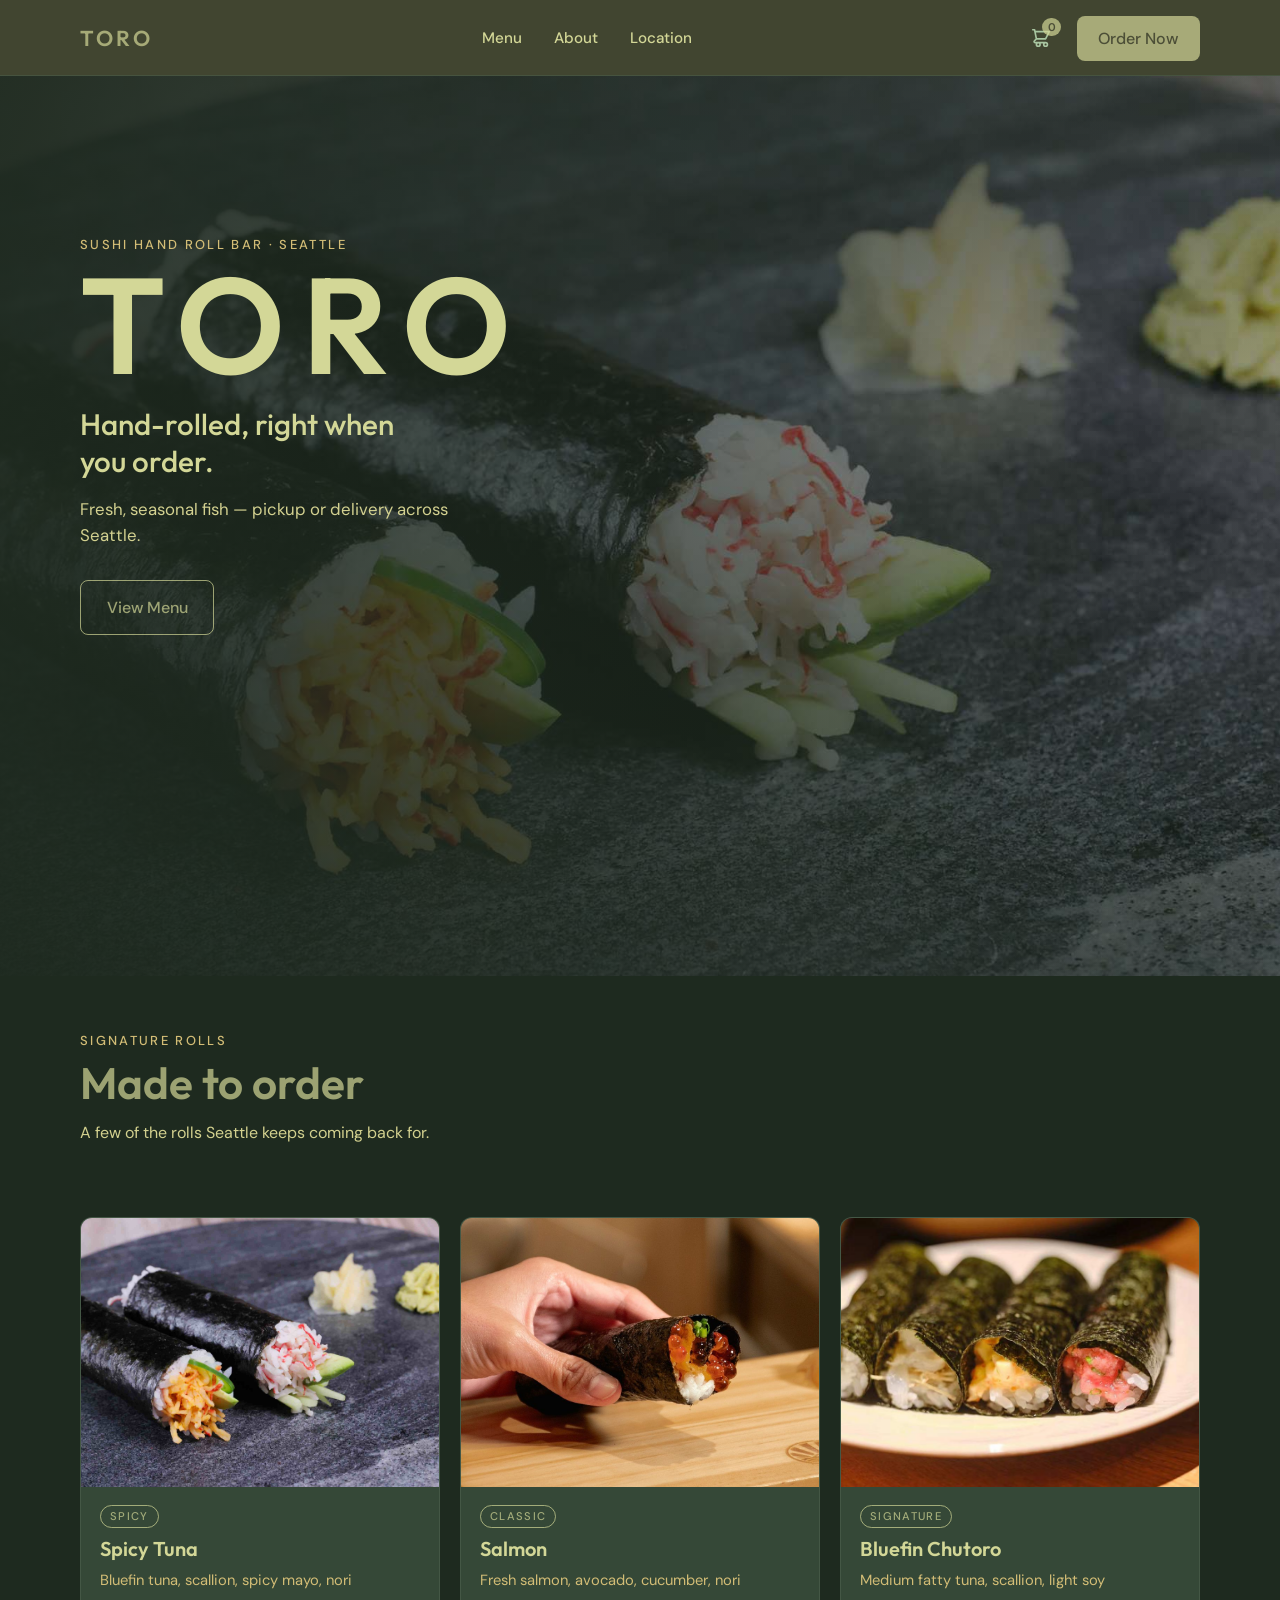
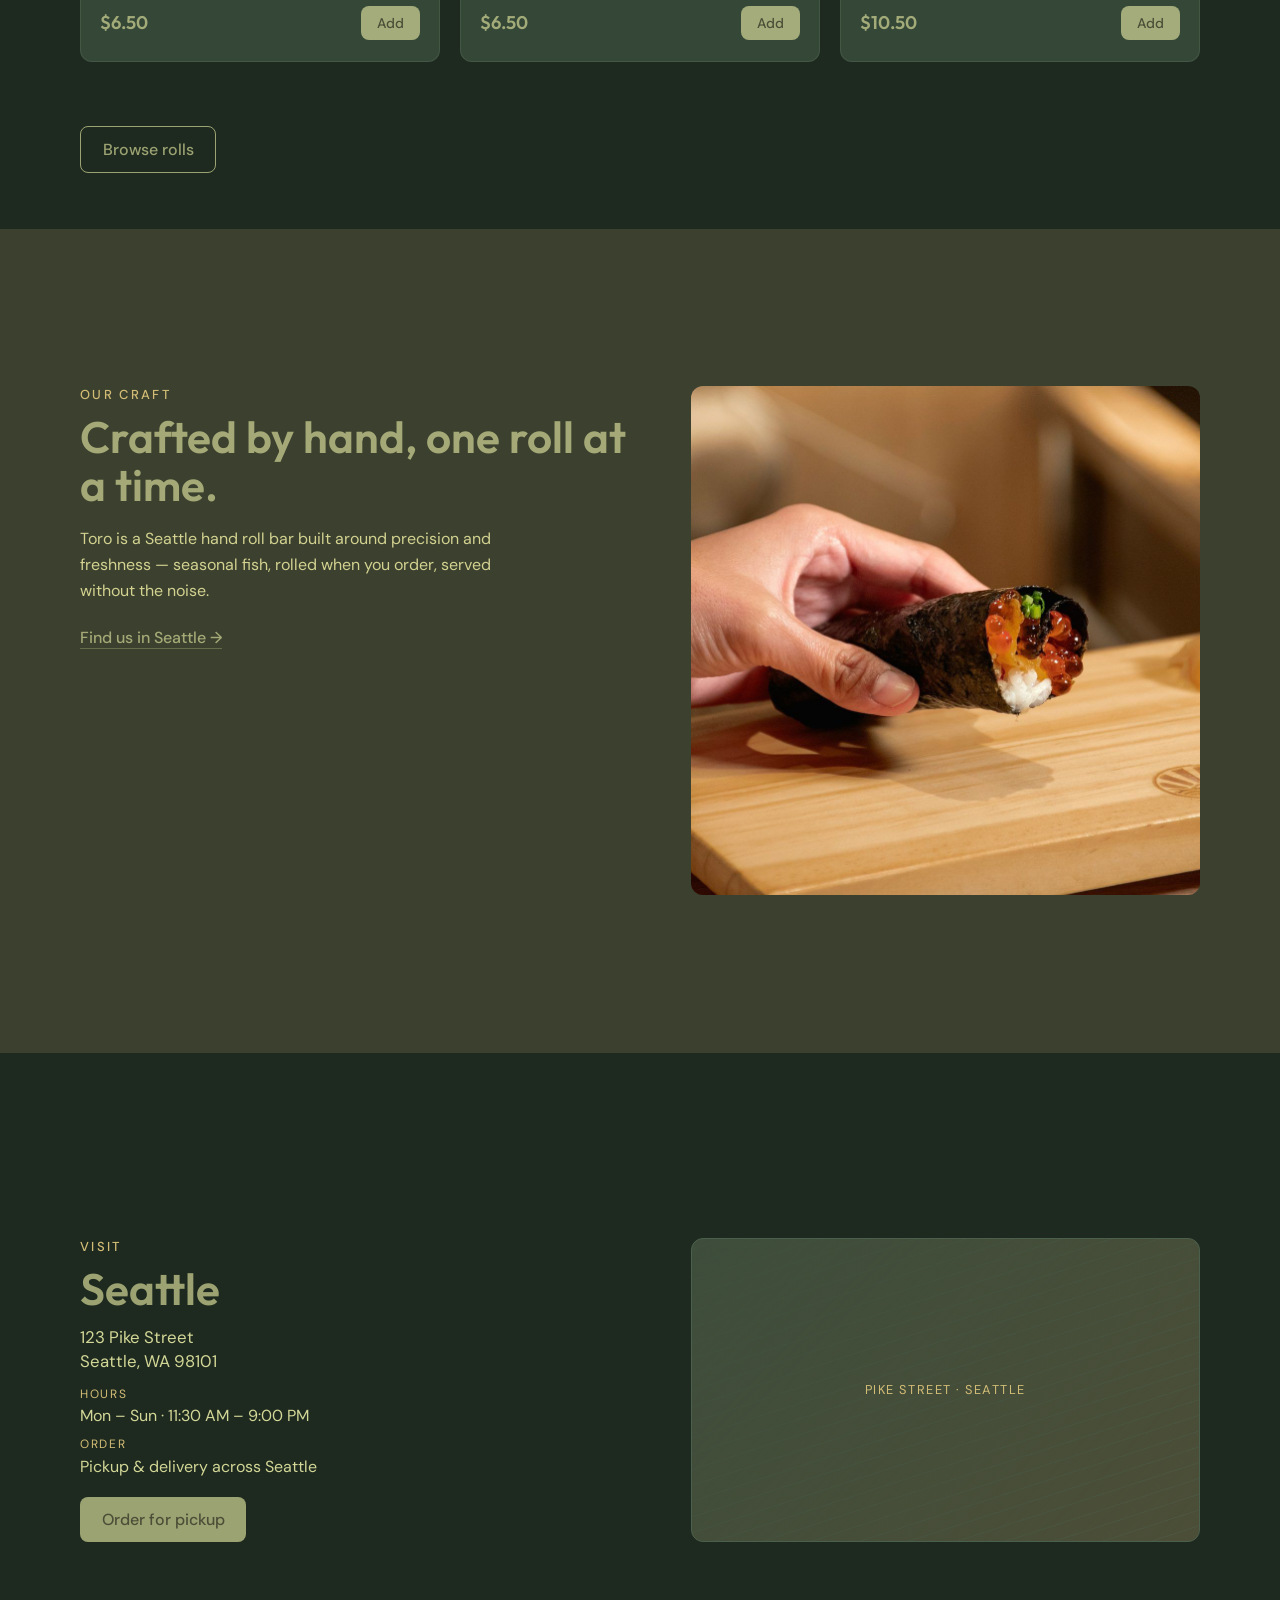
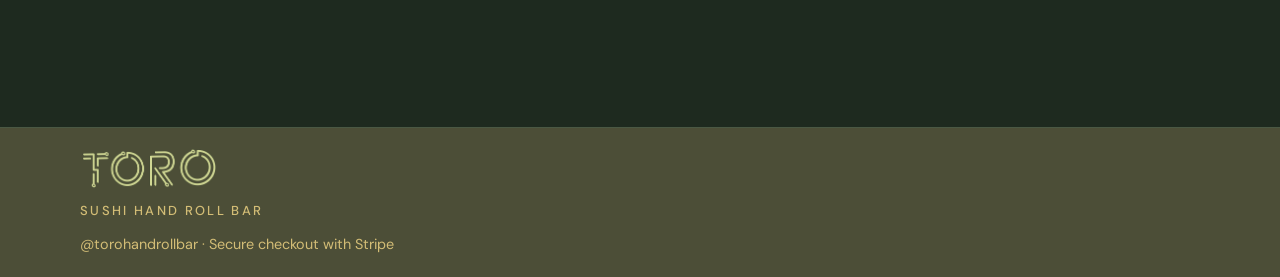
==== index.html @ 96103cd7 "Add foundational files for Toro project, including color palette documentation, local server setup i" ====
<!DOCTYPE html>
<html lang="en">
  <head>
    <meta charset="UTF-8" />
    <meta name="viewport" content="width=device-width, initial-scale=1.0" />
    <title>Toro — Sushi Hand Roll Bar · Seattle</title>
    <meta
      name="description"
      content="Fresh, seasonal fish hand-rolled to order. Pickup or delivery across Seattle."
    />
    <link rel="preconnect" href="https://fonts.googleapis.com" />
    <link rel="preconnect" href="https://fonts.gstatic.com" crossorigin />
    <link
      href="https://fonts.googleapis.com/css2?family=DM+Sans:ital,opsz,wght@0,9..40,400;0,9..40,500;0,9..40,600;1,9..40,400&family=Outfit:wght@500;600;700&display=swap"
      rel="stylesheet"
    />
    <link rel="stylesheet" href="./styles.css" />
  </head>
  <body id="top">
    <a class="skip-link" href="#main">Skip to content</a>

    <header class="site-header">
      <div class="shell header-inner">
        <a class="wordmark" href="#top" aria-label="Toro home">TORO</a>
        <nav class="nav-links" aria-label="Primary">
          <a href="#menu">Menu</a>
          <a href="#about">About</a>
          <a href="#location">Location</a>
        </nav>
        <div class="nav-actions">
          <button
            class="cart-btn"
            type="button"
            data-cart-toggle
            aria-expanded="false"
            aria-controls="cart-drawer"
            aria-label="Cart, 0 items"
          >
            <img src="./assets/icons/cart.svg" alt="" width="22" height="22" />
            <span class="cart-count" data-cart-count>0</span>
          </button>
          <a class="btn btn-primary" href="#menu">Order Now</a>
        </div>
        <div class="header-tools">
          <button
            class="cart-btn cart-btn--mobile"
            type="button"
            data-cart-toggle
            data-mobile-cart
            aria-expanded="false"
            aria-controls="cart-drawer"
            aria-label="Cart, 0 items"
            hidden
          >
            <img src="./assets/icons/cart.svg" alt="" width="22" height="22" />
            <span class="cart-count" data-cart-count>0</span>
          </button>
          <button
            class="menu-toggle"
            type="button"
            aria-label="Open menu"
            aria-expanded="false"
            aria-controls="mobile-nav"
          >
            <span class="hamburger" aria-hidden="true">
              <span></span>
              <span></span>
              <span></span>
            </span>
          </button>
        </div>
      </div>
      <nav id="mobile-nav" class="header-panel mobile-nav" hidden>
        <a href="#menu">Menu</a>
        <a href="#about">About</a>
        <a href="#location">Location</a>
        <button class="header-panel-link" type="button" data-open-cart>Cart</button>
        <a class="btn btn-primary" href="#menu">Order Now</a>
      </nav>
      <div id="cart-drawer" class="header-panel cart-drawer" hidden>
        <div class="cart-drawer-header">
          <p class="cart-drawer-title">Order</p>
          <button
            class="cart-drawer-edit"
            type="button"
            data-cart-edit
            aria-pressed="false"
            hidden
          >
            Edit
          </button>
        </div>
        <div data-cart-drawer-body></div>
      </div>
    </header>

    <main id="main">
      <section class="hero" aria-label="Hero">
        <div class="hero-media" aria-hidden="true">
          <img
            src="./assets/img/roll-1.jpg"
            alt=""
            class="hero-image"
            fetchpriority="high"
          />
          <div class="hero-veil"></div>
        </div>
        <div class="shell hero-panel">
          <div class="hero-content">
            <p class="eyebrow animate-in">Sushi Hand Roll Bar · Seattle</p>
            <h1 class="brand-hero animate-in delay-1">TORO</h1>
            <p class="hero-line animate-in delay-2">Hand-rolled, right when you order.</p>
            <p class="hero-support animate-in delay-3">
              Fresh, seasonal fish — pickup or delivery across Seattle.
            </p>
            <div class="hero-ctas animate-in delay-4">
              <a class="btn btn-secondary btn-lg" href="#menu">View Menu</a>
            </div>
          </div>
        </div>
      </section>

      <section class="featured panel-section" id="menu" aria-labelledby="featured-title">
        <div class="shell">
          <div class="section-head">
            <p class="eyebrow">Signature rolls</p>
            <h2 id="featured-title">Made to order</h2>
            <p class="section-support">A few of the rolls Seattle keeps coming back for.</p>
          </div>
          <div class="product-grid">
            <article class="product">
              <div class="product-media">
                <img src="./assets/img/roll-1.jpg" alt="Spicy tuna hand-rolled sushi tube" />
              </div>
              <div class="product-body">
                <span class="tag">Spicy</span>
                <h3>Spicy Tuna</h3>
                <p>Bluefin tuna, scallion, spicy mayo, nori</p>
                <div class="product-foot">
                  <span class="price">$6.50</span>
                  <button class="btn btn-primary btn-sm" type="button" data-add="spicy-tuna">
                    Add
                  </button>
                </div>
              </div>
            </article>
            <article class="product">
              <div class="product-media">
                <img src="./assets/img/roll-2.jpg" alt="Salmon hand-rolled sushi tube" />
              </div>
              <div class="product-body">
                <span class="tag">Classic</span>
                <h3>Salmon</h3>
                <p>Fresh salmon, avocado, cucumber, nori</p>
                <div class="product-foot">
                  <span class="price">$6.50</span>
                  <button class="btn btn-primary btn-sm" type="button" data-add="salmon">
                    Add
                  </button>
                </div>
              </div>
            </article>
            <article class="product">
              <div class="product-media">
                <img src="./assets/img/roll-3.jpg" alt="Bluefin chutoro hand-rolled sushi tube" />
              </div>
              <div class="product-body">
                <span class="tag">Signature</span>
                <h3>Bluefin Chutoro</h3>
                <p>Medium fatty tuna, scallion, light soy</p>
                <div class="product-foot">
                  <span class="price">$10.50</span>
                  <button class="btn btn-primary btn-sm" type="button" data-add="chutoro">
                    Add
                  </button>
                </div>
              </div>
            </article>
          </div>
          <div class="section-cta">
            <a class="btn btn-secondary" href="#menu">Browse rolls</a>
          </div>
        </div>
      </section>

      <section class="about panel-section" id="about" aria-labelledby="about-title">
        <div class="shell about-grid">
          <div class="about-copy">
            <p class="eyebrow">Our craft</p>
            <h2 id="about-title">Crafted by hand, one roll at a time.</h2>
            <p>
              Toro is a Seattle hand roll bar built around precision and freshness —
              seasonal fish, rolled when you order, served without the noise.
            </p>
            <a class="text-link" href="#location">Find us in Seattle →</a>
          </div>
          <div class="about-visual">
            <img src="./assets/img/roll-2.jpg" alt="Hand-rolled salmon sushi tube with avocado and cucumber" />
          </div>
        </div>
      </section>

      <div class="visit-screen" id="location">
        <section class="location panel-section" aria-labelledby="location-title">
          <div class="shell location-grid">
            <div>
              <p class="eyebrow">Visit</p>
              <h2 id="location-title">Seattle</h2>
              <p class="address">123 Pike Street<br />Seattle, WA 98101</p>
              <dl class="hours">
                <div>
                  <dt>Hours</dt>
                  <dd>Mon – Sun · 11:30 AM – 9:00 PM</dd>
                </div>
                <div>
                  <dt>Order</dt>
                  <dd>Pickup &amp; delivery across Seattle</dd>
                </div>
              </dl>
              <a class="btn btn-primary" href="#menu">Order for pickup</a>
            </div>
            <div class="map-panel" role="img" aria-label="Map placeholder for Seattle location">
              <p>Pike Street · Seattle</p>
            </div>
          </div>
        </section>

        <footer class="site-footer">
          <div class="shell footer-inner">
            <div class="footer-brand">
              <a class="footer-logo" href="#top" aria-label="Toro home">
                <img
                  src="./assets/img/logo_toro_small.png"
                  alt="TORO"
                  width="168"
                  height="48"
                />
              </a>
              <p class="eyebrow">Sushi Hand Roll Bar</p>
            </div>
            <!-- <nav class="footer-nav" aria-label="Footer">
              <a href="#menu">Menu</a>
              <a href="#about">About</a>
              <a href="#location">Location</a>
              <a href="./cart.html">Cart</a>
            </nav> -->
            <p class="footer-meta">@torohandrollbar · Secure checkout with Stripe</p>
          </div>
        </footer>
      </div>
    </main>

    <div class="toast" role="status" aria-live="polite" hidden></div>
    <script src="./app.js"></script>
  </body>
</html>
---- styles.css ----
:root {
  --bg-primary: #1e2a1f;
  --bg-secondary: #4c4e37;
  --surface: #3a4d3c;
  --accent: #d3d797b2;
  --accent-hover: #b8d5b0;
  --text-primary: #d3d797;
  --text-muted: #d3bd76;
  --border: #4a5f4c;
  --line: #d3d797;
  --error: #e57373;
  --success: #81c784;
  --radius: 8px;
  --radius-lg: 12px;
  --shell: min(1120px, calc(100% - 3rem));
  --header-h: 4.75rem;
  --hero-pad-top: 10rem;
  --font-display: "Outfit", sans-serif;
  --font-body: "DM Sans", sans-serif;
}

*,
*::before,
*::after {
  box-sizing: border-box;
}

html {
  scroll-behavior: smooth;
}

body {
  margin: 0;
  min-height: 100vh;
  font-family: var(--font-body);
  color: var(--text-primary);
  background: var(--bg-primary);
    /* radial-gradient(
      ellipse 80% 50% at 70% 0%,
      color-mix(in srgb, var(--accent) 12%, transparent),
      transparent 55%
    ),
    linear-gradient(180deg, var(--bg-secondary) 0%, var(--bg-primary) 15%, var(--bg-primary) 100%); */
  background-attachment: fixed;
}

img {
  display: block;
  max-width: 100%;
}

a {
  color: inherit;
  text-decoration: none;
}

button {
  font: inherit;
  cursor: pointer;
  border: 0;
  background: none;
}

.skip-link {
  position: absolute;
  left: -999px;
  top: 0;
  background: var(--accent);
  color: var(--bg-secondary);
  padding: 0.75rem 1rem;
  z-index: 100;
}

.skip-link:focus {
  left: 1rem;
  top: 1rem;
}

.shell {
  width: var(--shell);
  margin-inline: auto;
}

.eyebrow {
  margin: 0;
  font-size: 0.8125rem;
  font-weight: 500;
  letter-spacing: 0.18em;
  text-transform: uppercase;
  color: var(--text-muted);
}

.wordmark {
  font-family: var(--font-display);
  font-weight: 600;
  letter-spacing: 0.14em;
  color: var(--accent);
}

/* Header */
.site-header {
  position: sticky;
  top: 0;
  z-index: 40;
  height: var(--header-h);
  backdrop-filter: blur(14px);
  -webkit-backdrop-filter: blur(14px);
  background: color-mix(in srgb, var(--bg-secondary) 78%, transparent);
  border-bottom: 1px solid color-mix(in srgb, var(--border) 55%, transparent);
}

.header-inner {
  display: flex;
  align-items: center;
  justify-content: space-between;
  gap: 1.5rem;
  min-height: var(--header-h);
  height: var(--header-h);
  padding: 0;
  box-sizing: border-box;
}

.header-inner .wordmark {
  font-size: 1.35rem;
}

.nav-links {
  display: none;
  gap: 2rem;
}

.nav-links a {
  font-size: 0.95rem;
  font-weight: 500;
  color: var(--text-primary);
  transition: color 160ms ease;
}

.nav-links a:hover {
  color: var(--accent-hover);
}

.nav-actions {
  display: none;
  align-items: center;
  gap: 1rem;
}

.header-tools {
  display: flex;
  align-items: center;
  gap: 0.35rem;
  margin-left: auto;
}

.cart-btn {
  position: relative;
  display: grid;
  place-items: center;
  width: 2.5rem;
  height: 2.5rem;
}

.cart-btn--mobile[hidden] {
  display: none;
}

.cart-count {
  position: absolute;
  top: 0;
  right: 0;
  min-width: 1.15rem;
  height: 1.15rem;
  padding: 0 0.25rem;
  border-radius: 999px;
  background: var(--accent);
  color: var(--bg-secondary);
  font-size: 0.7rem;
  font-weight: 600;
  display: grid;
  place-items: center;
}

.menu-toggle {
  display: grid;
  place-items: center;
  width: 2.5rem;
  height: 2.5rem;
  color: var(--accent);
  border-radius: var(--radius);
}

.menu-toggle:hover {
  color: var(--accent-hover);
}

.hamburger {
  display: grid;
  gap: 5px;
  width: 1.25rem;
}

.hamburger span {
  display: block;
  height: 2px;
  width: 100%;
  background: currentColor;
  border-radius: 1px;
  transition: transform 180ms ease, opacity 180ms ease;
  transform-origin: center;
}

.menu-toggle[aria-expanded="true"] .hamburger span:nth-child(1) {
  transform: translateY(7px) rotate(45deg);
}

.menu-toggle[aria-expanded="true"] .hamburger span:nth-child(2) {
  opacity: 0;
}

.menu-toggle[aria-expanded="true"] .hamburger span:nth-child(3) {
  transform: translateY(-7px) rotate(-45deg);
}

.mobile-nav {
  display: grid;
  gap: 0.25rem;
}

.header-panel {
  position: absolute;
  top: 100%;
  left: 0;
  right: 0;
  z-index: 41;
  padding: 0.5rem 1.5rem 1.25rem;
  background: var(--bg-secondary);
  border-bottom: 1px solid color-mix(in srgb, var(--border) 55%, transparent);
  box-shadow: 0 16px 40px rgba(0, 0, 0, 0.28);
}

.header-panel[hidden] {
  display: none;
}

.mobile-nav a,
.mobile-nav button.header-panel-link {
  display: block;
  width: 100%;
  font-weight: 500;
  padding: 0.75rem 0;
  border-bottom: 1px solid color-mix(in srgb, var(--border) 40%, transparent);
  color: inherit;
  text-align: left;
}

.mobile-nav a.btn {
  border-bottom: 0;
  margin-top: 0.5rem;
  text-align: center;
}

.cart-drawer {
  display: grid;
  gap: 0.75rem;
}

.cart-drawer-header {
  display: flex;
  align-items: center;
  justify-content: space-between;
  gap: 1rem;
}

.cart-drawer-title {
  margin: 0.25rem 0 0.15rem;
  font-family: var(--font-display);
  font-size: 1.15rem;
  font-weight: 600;
  color: var(--accent);
}

.cart-drawer-edit {
  margin: 0;
  padding: 0.2rem 0.15rem;
  border: 0;
  background: none;
  color: var(--accent);
  font: inherit;
  font-size: 0.9rem;
  font-weight: 500;
  cursor: pointer;
  /* text-decoration: underline; */
  text-underline-offset: 0.18em;
}

.cart-drawer-edit:hover,
.cart-drawer-edit:focus-visible {
  color: var(--accent-hover);
}

.cart-drawer-edit[hidden] {
  display: none;
}

.cart-page-hero .cart-drawer-header {
  align-items: flex-end;
}

.cart-page-hero .cart-drawer-header h1 {
  margin: 0.5rem 0 0;
}

.cart-drawer-line {
  display: flex;
  align-items: center;
  gap: 0.65rem;
  padding: 0.65rem 0;
  border-bottom: 1px solid color-mix(in srgb, var(--line) 40%, transparent);
  font-weight: 500;
}

.cart-drawer-line-main {
  display: flex;
  flex: 1 1 auto;
  justify-content: space-between;
  align-items: baseline;
  gap: 1rem;
  min-width: 0;
}

.cart-drawer-remove {
  flex: 0 0 auto;
  display: none;
  align-items: center;
  justify-content: center;
  width: 1.75rem;
  height: 1.75rem;
  margin: 0;
  padding: 0;
  border: 0;
  border-radius: var(--radius);
  background: color-mix(in srgb, var(--error) 14%, transparent);
  color: var(--error);
  cursor: pointer;
  line-height: 0;
}

.cart-drawer.is-editing .cart-drawer-remove,
[data-cart-page].is-editing .cart-drawer-remove {
  display: inline-flex;
}

.cart-drawer-remove img {
  display: block;
  width: 1rem;
  height: 1rem;
}

.cart-drawer-remove:hover,
.cart-drawer-remove:focus-visible {
  background: color-mix(in srgb, var(--error) 28%, transparent);
}

.cart-drawer-empty {
  margin: 0.35rem 0 0;
  color: color-mix(in srgb, var(--text-primary) 80%, var(--text-muted));
}

.cart-drawer-total {
  display: flex;
  justify-content: space-between;
  align-items: baseline;
  gap: 1rem;
  margin: 0.35rem 0 0;
  padding-top: 0.85rem;
  border-top: 1px solid color-mix(in srgb, var(--line) 70%, transparent);
  font-family: var(--font-display);
  font-size: 1.25rem;
  font-weight: 600;
  color: var(--accent);
  text-align: right;
}

.cart-drawer-note {
  margin: 0;
  color: var(--text-muted);
  font-size: 0.9rem;
}

.cart-drawer .btn {
  margin-top: 0.25rem;
  width: 100%;
}

/* Buttons */
.btn {
  display: inline-flex;
  align-items: center;
  justify-content: center;
  gap: 0.5rem;
  padding: 0.75rem 1.35rem;
  border-radius: var(--radius);
  font-weight: 500;
  transition: background 160ms ease, color 160ms ease, border-color 160ms ease, transform 160ms ease;
}

.btn:active {
  transform: translateY(1px);
}

.btn-primary {
  background: var(--accent);
  color: var(--bg-secondary);
}

.btn-primary:hover {
  background: var(--accent-hover);
}

.btn-secondary {
  border: 1px solid var(--accent);
  color: var(--accent);
  background: transparent;
}

.btn-secondary:hover {
  border-color: var(--accent-hover);
  color: var(--accent-hover);
}

.btn-lg {
  padding: 1rem 1.6rem;
  font-size: 1rem;
}

.btn-sm {
  padding: 0.5rem 1rem;
  font-size: 0.875rem;
}

.text-link {
  color: var(--accent);
  font-weight: 500;
  border-bottom: 1px solid color-mix(in srgb, var(--accent) 40%, transparent);
}

/* Hero — full bleed
   Use block layout (not grid): Safari can vertically center grid
   children inside min-height: 100vh/svh, which creates a huge gap
   under the sticky nav while Chrome stays flush to the top. */
.hero {
  position: relative;
  min-height: 100vh;
  min-height: 100dvh;
  isolation: isolate;
  overflow: hidden;
  display: block;
}

.hero-media {
  position: absolute;
  inset: 0;
  z-index: 0;
  pointer-events: none;
}

.hero-image {
  width: 100%;
  height: 100%;
  object-fit: cover;
  object-position: center 45%;
  transform: scale(1.04);
  animation: hero-drift 18s ease-in-out infinite alternate;
}

.hero-veil {
  position: absolute;
  inset: 0;
  background:
    linear-gradient(
      90deg,
      color-mix(in srgb, var(--bg-primary) 94%, transparent) 0%,
      color-mix(in srgb, var(--bg-primary) 72%, transparent) 42%,
      color-mix(in srgb, var(--bg-primary) 35%, transparent) 100%
    ),
    linear-gradient(
      180deg,
      color-mix(in srgb, var(--bg-primary) 45%, transparent) 0%,
      transparent 35%,
      color-mix(in srgb, var(--bg-primary) 55%, transparent) 100%
    );
}

.hero-panel {
  position: relative;
  z-index: 1;
  padding-top: var(--hero-pad-top);
  padding-bottom: 3rem;
  margin: 0 auto;
}

.hero-content {
  max-width: 40rem;
  margin: 0;
  padding: 0;
}

.hero-content > :first-child {
  margin-block-start: 0;
}

.brand-hero {
  margin: 0.65rem 0 0;
  font-family: var(--font-display);
  font-size: clamp(4.5rem, 14vw, 8.5rem);
  font-weight: 600;
  letter-spacing: 0.12em;
  line-height: 0.9;
  color: var(--text-primary);
}

.hero-line {
  margin: 1.25rem 0 0;
  font-family: var(--font-display);
  font-size: clamp(1.35rem, 3vw, 1.85rem);
  font-weight: 500;
  line-height: 1.25;
  color: var(--text-primary);
  max-width: 18ch;
}

.hero-support {
  margin: 1rem 0 0;
  font-size: 1.05rem;
  line-height: 1.55;
  color: color-mix(in srgb, var(--text-primary) 78%, var(--text-muted));
  max-width: 34ch;
}

.hero-ctas {
  display: flex;
  flex-wrap: wrap;
  gap: 0.85rem;
  margin-top: 2rem;
}

.animate-in {
  opacity: 0;
  transform: translateY(14px);
  animation: rise 700ms cubic-bezier(0.22, 1, 0.36, 1) forwards;
}

.delay-1 { animation-delay: 120ms; }
.delay-2 { animation-delay: 220ms; }
.delay-3 { animation-delay: 320ms; }
.delay-4 { animation-delay: 420ms; }

@keyframes rise {
  to {
    opacity: 1;
    transform: translateY(0);
  }
}

@keyframes hero-drift {
  from { transform: scale(1.04) translate3d(0, 0, 0); }
  to { transform: scale(1.09) translate3d(-1.5%, -1%, 0); }
}

/* Featured */
.featured,
.about,
.location {
  padding: 0;
}

/* Full-viewport panels (Menu / About / Location) */
.panel-section {
  min-height: calc(100vh - var(--header-h));
  min-height: calc(100dvh - var(--header-h));
  display: flex;
  flex-direction: column;
  justify-content: center;
  scroll-margin-top: var(--header-h);
  padding-block: 3.5rem;
  box-sizing: border-box;
}

.panel-section > .shell {
  width: var(--shell);
  margin-inline: auto;
}

.featured.panel-section > .shell {
  display: flex;
  flex-direction: column;
  justify-content: center;
  gap: 2rem;
  flex: 1 1 auto;
}

.about.panel-section > .about-grid {
  flex: 1 1 auto;
  align-content: center;
  min-height: min(72vh, 680px);
}

/* Location + footer share one viewport */
.visit-screen {
  min-height: calc(100vh - var(--header-h));
  min-height: calc(100dvh - var(--header-h));
  display: flex;
  flex-direction: column;
  scroll-margin-top: var(--header-h);
  box-sizing: border-box;
}

.visit-screen .location.panel-section {
  flex: 1 1 auto;
  min-height: 0;
  padding-block: 2rem;
  justify-content: center;
}

.visit-screen .location.panel-section > .location-grid {
  flex: 1 1 auto;
  align-content: center;
  min-height: 0;
}

.visit-screen .map-panel {
  min-height: min(34vh, 260px);
}

.visit-screen .site-footer {
  flex-shrink: 0;
}

.section-head {
  max-width: 36rem;
  margin-bottom: 2.5rem;
}

.section-head h2,
.about-copy h2,
.location h2 {
  margin: 0.6rem 0 0;
  font-family: var(--font-display);
  font-size: clamp(2rem, 4vw, 2.75rem);
  font-weight: 600;
  line-height: 1.1;
  color: var(--accent);
}

.section-support {
  margin: 0.85rem 0 0;
  color: color-mix(in srgb, var(--text-primary) 75%, var(--text-muted));
  line-height: 1.55;
}

.product-grid {
  display: grid;
  gap: 1.25rem;
}

.product {
  background: color-mix(in srgb, var(--surface) 88%, transparent);
  border: 1px solid color-mix(in srgb, var(--border) 70%, transparent);
  border-radius: var(--radius-lg);
  overflow: hidden;
  transition: transform 220ms ease, border-color 220ms ease;
}

.product:hover {
  transform: translateY(-3px);
  border-color: color-mix(in srgb, var(--accent) 45%, var(--border));
}

.product-media {
  aspect-ratio: 4 / 3;
  overflow: hidden;
  background: var(--bg-secondary);
}

.product-media img {
  width: 100%;
  height: 100%;
  object-fit: cover;
  transition: transform 500ms ease;
}

.product:hover .product-media img {
  transform: scale(1.04);
}

.product-body {
  padding: 1.15rem 1.2rem 1.3rem;
  display: grid;
  gap: 0.55rem;
}

.tag {
  width: fit-content;
  padding: 0.2rem 0.55rem;
  border: 1px solid var(--accent);
  border-radius: 999px;
  font-size: 0.7rem;
  font-weight: 500;
  letter-spacing: 0.12em;
  text-transform: uppercase;
  color: var(--accent);
}

.product-body h3 {
  margin: 0;
  font-family: var(--font-display);
  font-size: 1.25rem;
  font-weight: 600;
  color: var(--text-primary);
}

.product-body p {
  margin: 0;
  font-size: 0.92rem;
  color: var(--text-muted);
  line-height: 1.45;
}

.product-foot {
  display: flex;
  align-items: center;
  justify-content: space-between;
  margin-top: 0.35rem;
}

.price {
  font-family: var(--font-display);
  font-weight: 600;
  font-size: 1.15rem;
  color: var(--accent);
}

.section-cta {
  margin-top: 2rem;
}

/* About */
.about {
  background: color-mix(in srgb, var(--bg-secondary) 65%, transparent);
}

.about-grid {
  display: grid;
  gap: 2rem;
  align-items: center;
}

.about-copy p:not(.eyebrow) {
  margin: 1rem 0 1.4rem;
  line-height: 1.65;
  color: color-mix(in srgb, var(--text-primary) 82%, var(--text-muted));
  max-width: 38ch;
}

.about-visual {
  border-radius: var(--radius-lg);
  overflow: hidden;
  min-height: min(52vh, 420px);
  flex: 1 1 auto;
}

.about-visual img {
  width: 100%;
  height: 100%;
  min-height: min(52vh, 420px);
  object-fit: cover;
}

/* Location */
.location-grid {
  display: grid;
  gap: 2rem;
}

.visit-screen .address {
  margin: 0.75rem 0;
  font-size: 1.05rem;
  line-height: 1.45;
}

.address {
  margin: 1rem 0;
  font-size: 1.15rem;
  line-height: 1.5;
}

.visit-screen .hours {
  margin: 0 0 1.25rem;
  gap: 0.65rem;
}

.hours {
  margin: 0 0 1.75rem;
  display: grid;
  gap: 0.85rem;
}

.hours div {
  display: grid;
  gap: 0.2rem;
}

.hours dt {
  font-size: 0.75rem;
  letter-spacing: 0.14em;
  text-transform: uppercase;
  color: var(--text-muted);
}

.hours dd {
  margin: 0;
}

.map-panel {
  min-height: min(52vh, 420px);
  height: 100%;
  border-radius: var(--radius-lg);
  border: 1px solid var(--border);
  background:
    linear-gradient(135deg, color-mix(in srgb, var(--surface) 80%, transparent), transparent),
    repeating-linear-gradient(
      -18deg,
      transparent,
      transparent 14px,
      color-mix(in srgb, var(--border) 40%, transparent) 14px,
      color-mix(in srgb, var(--border) 40%, transparent) 15px
    ),
    var(--bg-secondary);
  display: grid;
  place-items: center;
  color: var(--text-muted);
  letter-spacing: 0.12em;
  text-transform: uppercase;
  font-size: 0.8rem;
}

/* Footer */
.site-footer {
  border-top: 1px solid color-mix(in srgb, var(--border) 60%, transparent);
  padding: 1.25rem 0 1.5rem;
  background: var(--bg-secondary);
}

.footer-inner {
  display: grid;
  gap: 1rem;
}

.footer-logo {
  display: inline-block;
  line-height: 0;
}

.footer-logo img {
  width: auto;
  height: 2.65rem;
  max-width: min(11rem, 42vw);
  object-fit: contain;
  border-radius: 4px;
}

.footer-brand .eyebrow {
  margin-top: 0.4rem;
}

.footer-nav {
  display: flex;
  flex-wrap: wrap;
  gap: 1.25rem;
}

.footer-nav a {
  font-weight: 500;
}

.footer-meta {
  margin: 0;
  color: var(--text-muted);
  font-size: 0.9rem;
}

/* Toast */
.toast {
  position: fixed;
  left: 50%;
  bottom: 1.5rem;
  transform: translateX(-50%);
  background: var(--surface);
  border: 1px solid var(--border);
  color: var(--text-primary);
  padding: 0.85rem 1.15rem;
  border-radius: var(--radius);
  box-shadow: 0 12px 40px rgba(0, 0, 0, 0.35);
  z-index: 50;
}

.toast[hidden] {
  display: none;
}

/* Simple inner pages */
.page-hero {
  padding: 4.5rem 0 2rem;
}

.page-hero h1 {
  margin: 0.5rem 0 0;
  font-family: var(--font-display);
  font-size: clamp(2.2rem, 5vw, 3.4rem);
  color: var(--accent);
}

.page-panel {
  background: color-mix(in srgb, var(--surface) 80%, transparent);
  border: 1px solid var(--border);
  border-radius: var(--radius-lg);
  padding: 1.5rem;
  margin-bottom: 3rem;
}

@media (min-width: 768px) {
  .nav-links,
  .nav-actions {
    display: flex;
  }

  .header-tools {
    display: none;
  }

  .mobile-nav {
    display: none !important;
  }

  .product-grid {
    grid-template-columns: repeat(3, 1fr);
  }

  .about-grid,
  .location-grid {
    grid-template-columns: 1.05fr 0.95fr;
    gap: 3rem;
    align-items: stretch;
    flex: 1 1 auto;
  }

  .footer-inner {
    grid-template-columns: 1fr auto;
    align-items: end;
  }

  .footer-meta {
    grid-column: 1 / -1;
  }

  .visit-screen .map-panel {
    min-height: 0;
    height: 100%;
  }
}

@media (max-width: 767px) {
  .visit-screen .location.panel-section {
    padding-block: 1.25rem;
  }

  .visit-screen .map-panel {
    min-height: 8.5rem;
  }

  .visit-screen .location h2 {
    font-size: 1.75rem;
  }

  .footer-logo img {
    height: 2.25rem;
  }
}

@media (prefers-reduced-motion: reduce) {
  .animate-in,
  .hero-image,
  .product,
  .product-media img {
    animation: none !important;
    transition: none !important;
    opacity: 1;
    transform: none;
  }
}
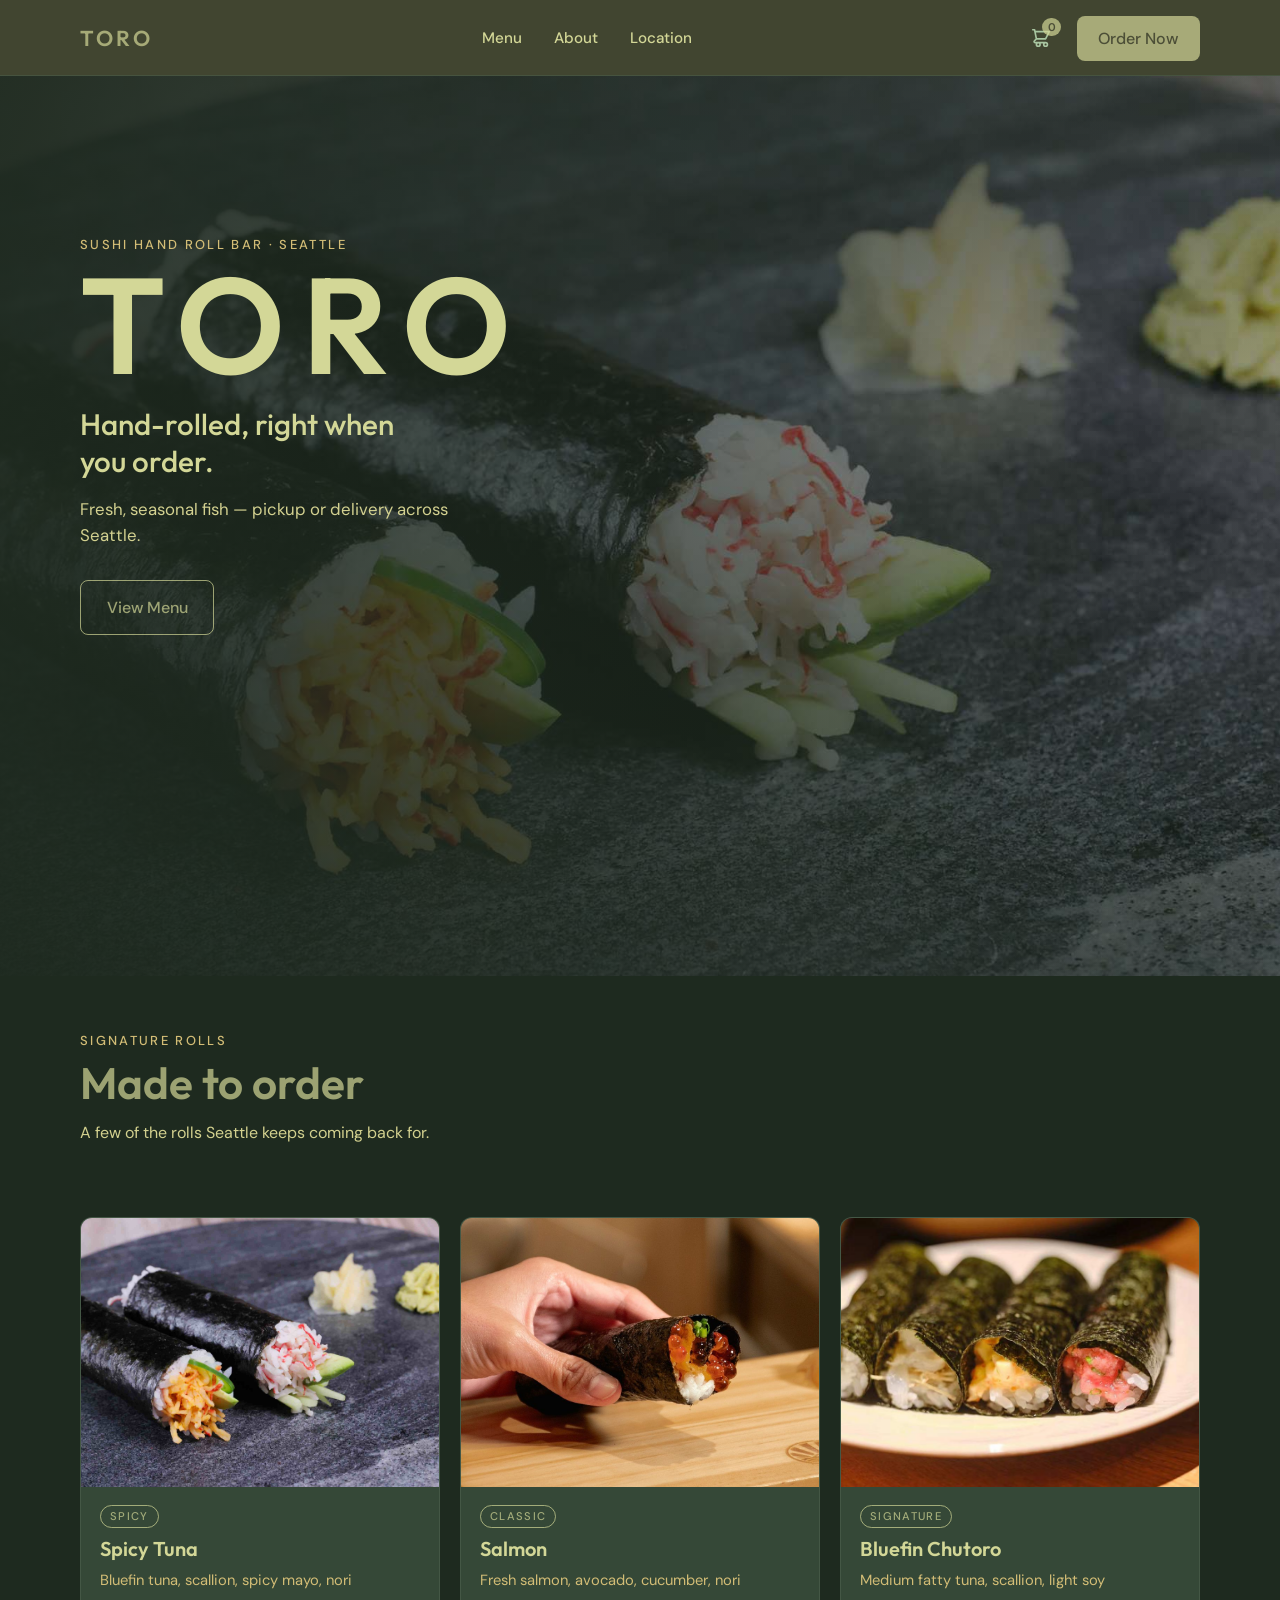
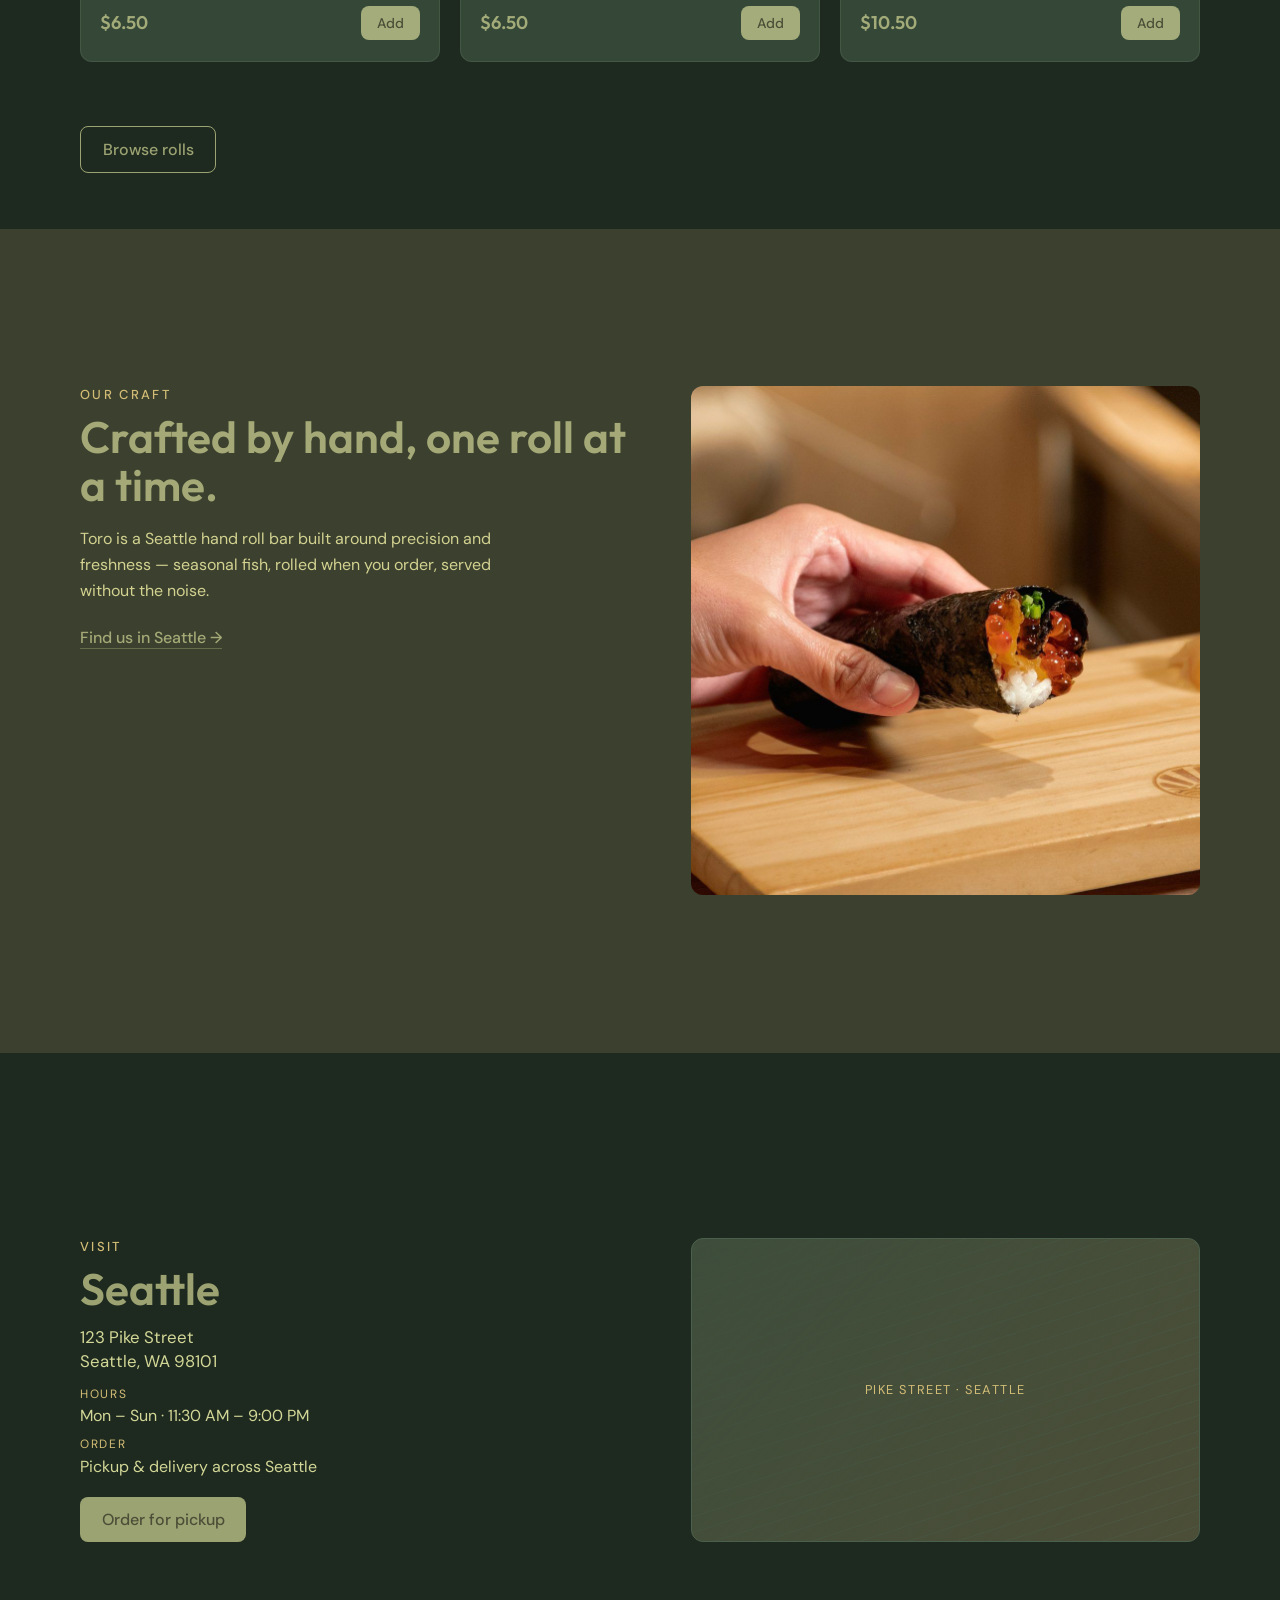
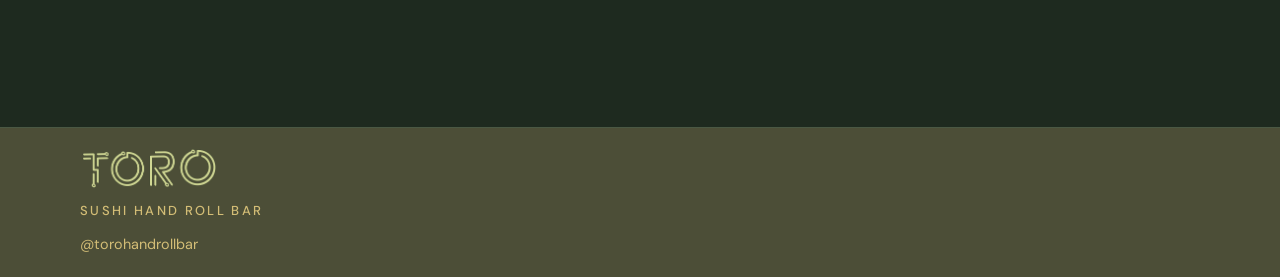
==== commit cf85980b: "remove footer text" ====
--- a/index.html
+++ b/index.html
@@ -74,7 +74,6 @@
         <a href="#menu">Menu</a>
         <a href="#about">About</a>
         <a href="#location">Location</a>
-        <button class="header-panel-link" type="button" data-open-cart>Cart</button>
         <a class="btn btn-primary" href="#menu">Order Now</a>
       </nav>
       <div id="cart-drawer" class="header-panel cart-drawer" hidden>
@@ -244,7 +243,7 @@
               <a href="#location">Location</a>
               <a href="./cart.html">Cart</a>
             </nav> -->
-            <p class="footer-meta">@torohandrollbar · Secure checkout with Stripe</p>
+            <p class="footer-meta">@torohandrollbar</p>
           </div>
         </footer>
       </div>
--- a/styles.css
+++ b/styles.css
@@ -3,7 +3,7 @@
   --bg-secondary: #4c4e37;
   --surface: #3a4d3c;
   --accent: #d3d797b2;
-  --accent-hover: #b8d5b0;
+  --accent-hover: #eef3b0b2;
   --text-primary: #d3d797;
   --text-muted: #d3bd76;
   --border: #4a5f4c;
@@ -258,6 +258,11 @@
   border-bottom: 0;
   margin-top: 0.5rem;
   text-align: center;
+  color: var(--bg-secondary);
+}
+
+.mobile-nav a.btn-primary:hover {
+  color: var(--bg-secondary);
 }
 
 .cart-drawer {
@@ -365,6 +370,7 @@
 .cart-drawer-empty {
   margin: 0.35rem 0 0;
   color: color-mix(in srgb, var(--text-primary) 80%, var(--text-muted));
+  text-align: center;
 }
 
 .cart-drawer-total {
